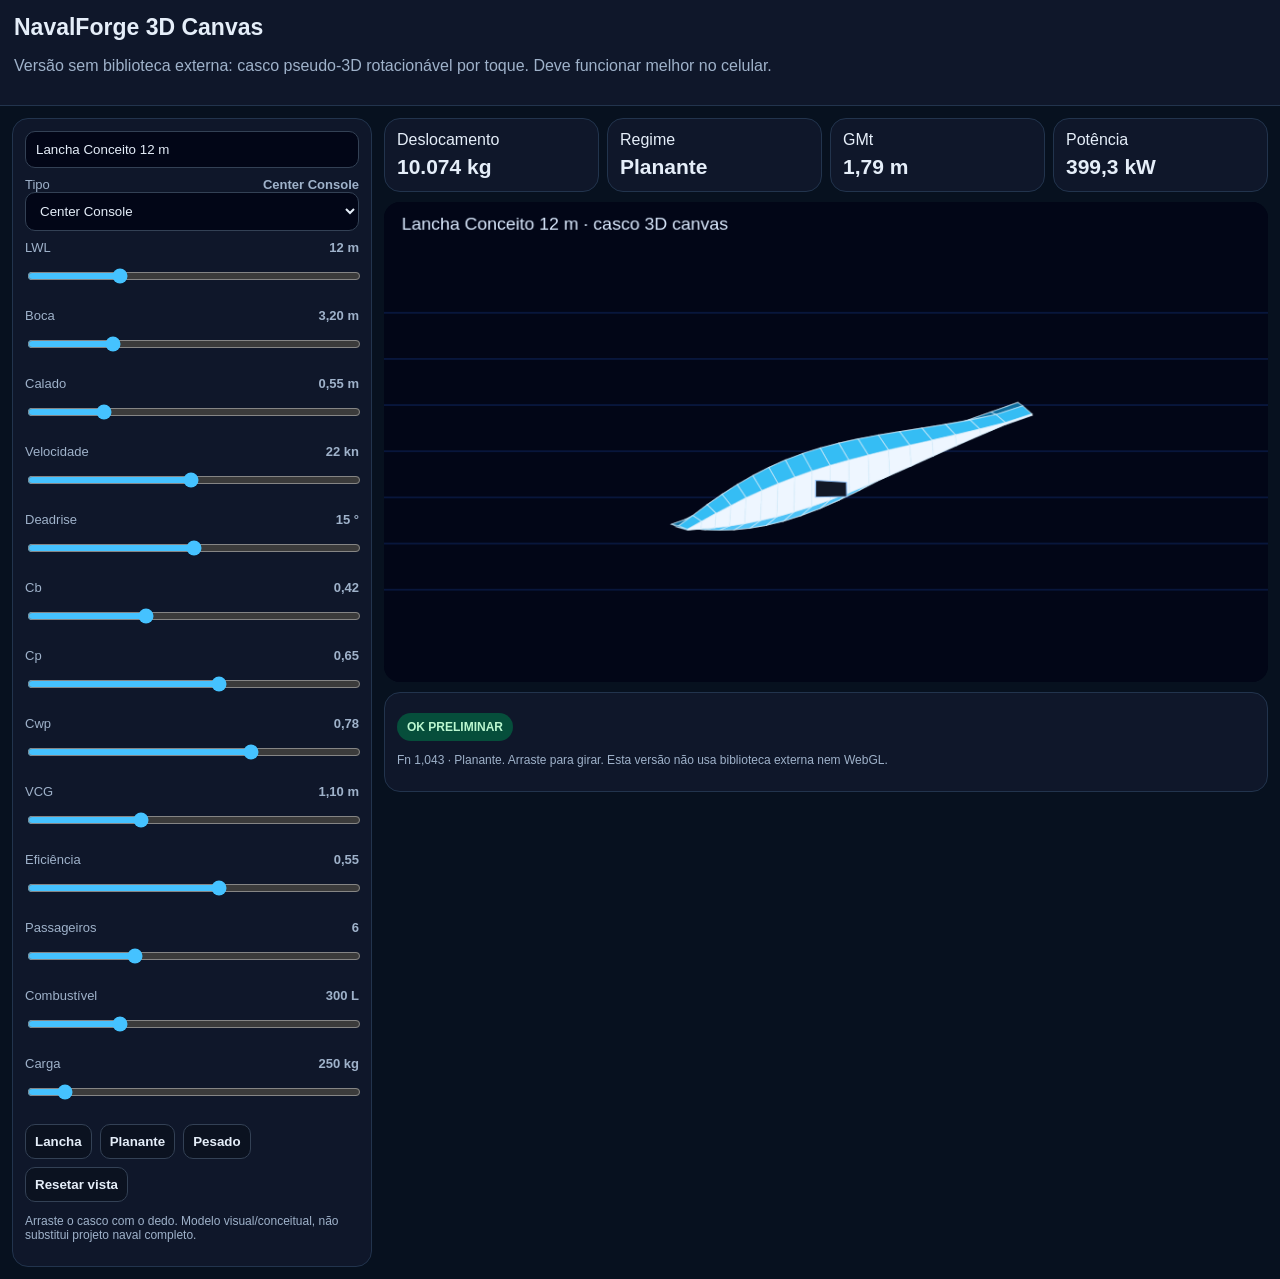
==== docs/navalforge_3d_canvas.html @ 1bca1c41 "Publish no-CDN canvas 3D NavalForge prototype" ====
<!doctype html><html lang='pt-BR'><head><meta charset='utf-8'><meta name='viewport' content='width=device-width,initial-scale=1'><title>NavalForge 3D Canvas</title><style>*{box-sizing:border-box}body{margin:0;font-family:Arial;background:#07111f;color:#e5eef9}header{padding:14px;background:#0f172a;border-bottom:1px solid #22344d;position:sticky;top:0;z-index:2}h1{margin:0;font-size:23px}p{color:#9fb2ca}.wrap{display:grid;grid-template-columns:360px 1fr;gap:12px;padding:12px;max-width:1280px;margin:auto}.panel,.card,.box{background:#0f172a;border:1px solid #22344d;border-radius:16px;padding:12px}.control{margin:9px 0}.control label{display:flex;justify-content:space-between;color:#9fb2ca;font-size:13px}.control input{width:100%;accent-color:#45c2ff}input,select{width:100%;padding:10px;border-radius:10px;background:#020617;color:#e5eef9;border:1px solid #334155}.cards{display:grid;grid-template-columns:repeat(4,1fr);gap:8px;margin-bottom:10px}.card b{display:block;font-size:21px;margin-top:6px}.buttons{display:flex;gap:8px;flex-wrap:wrap;margin-top:8px}button{background:#0b1220;color:#e5eef9;border:1px solid #334155;border-radius:10px;padding:9px;font-weight:700}canvas{display:block;width:100%;height:480px;background:#020617;border-radius:16px;touch-action:none}.note{font-size:12px;color:#9fb2ca}.badge{display:inline-block;padding:7px 10px;border-radius:999px;background:#064e3b;color:#bbf7d0;font-weight:800;font-size:12px;margin-top:8px}@media(max-width:900px){.wrap{grid-template-columns:1fr}.cards{grid-template-columns:1fr 1fr}canvas{height:430px}}</style></head><body><header><h1>NavalForge 3D Canvas</h1><p>Versão sem biblioteca externa: casco pseudo-3D rotacionável por toque. Deve funcionar melhor no celular.</p></header><div class='wrap'><section class='panel'><input id='name' value='Lancha Conceito 12 m'><div class='control'><label>Tipo <b id='typeTxt'>Center Console</b></label><select id='type'><option value='center'>Center Console</option><option value='open'>Open Boat</option><option value='bow'>Bowrider</option><option value='work'>Utilitária</option></select></div><div id='controls'></div><div class='buttons'><button onclick='preset(1)'>Lancha</button><button onclick='preset(2)'>Planante</button><button onclick='preset(3)'>Pesado</button><button onclick='resetView()'>Resetar vista</button></div><p class='note'>Arraste o casco com o dedo. Modelo visual/conceitual, não substitui projeto naval completo.</p></section><section><div class='cards'><div class='card'>Deslocamento<b id='disp'>-</b></div><div class='card'>Regime<b id='reg'>-</b></div><div class='card'>GMt<b id='gm'>-</b></div><div class='card'>Potência<b id='pow'>-</b></div></div><canvas id='cv' width='900' height='520'></canvas><div class='panel' style='margin-top:10px'><span id='badge' class='badge'>OK PRELIMINAR</span><p id='diag' class='note'></p></div></section></div><script>var RHO=1025,G=9.80665,K=.514444;var defs=[['lwl','LWL','m',6,30,.1,12],['beam','Boca','m',1.8,8,.05,3.2],['draft','Calado','m',.2,2,.01,.55],['speed','Velocidade','kn',0,45,.5,22],['dead','Deadrise','°',0,30,.5,15],['cb','Cb','',.2,.85,.01,.42],['cp','Cp','',.3,.9,.01,.65],['cwp','Cwp','',.4,.95,.01,.78],['vcg','VCG','m',.2,3,.01,1.1],['eff','Eficiência','',.2,.8,.01,.55],['pass','Passageiros','',0,20,1,6],['fuel','Combustível','L',0,1200,10,300],['cargo','Carga','kg',0,4000,50,250]];function q(id){return document.getElementById(id)}function v(id){return parseFloat(q(id).value)}function fmt(n,d){return Number(n).toLocaleString('pt-BR',{maximumFractionDigits:d,minimumFractionDigits:d})}q('controls').innerHTML=defs.map(function(d){return '<div class=control><label>'+d[1]+' <b id='+d[0]+'Txt>'+d[6]+'</b></label><input id='+d[0]+' type=range min='+d[3]+' max='+d[4]+' step='+d[5]+' value='+d[6]+'></div>'}).join('');var yaw=-0.7,pitch=0.45,drag=false,lx=0,ly=0;function calc(spd){var L=v('lwl'),B=v('beam'),T=v('draft'),Vkn=spd==null?v('speed'):spd,V=Vkn*K,cb=v('cb'),cwp=v('cwp'),vcg=v('vcg'),eff=v('eff');var disp=L*B*T*cb*RHO+v('pass')*85+v('fuel')*.74+v('cargo'),vol=disp/RHO,fn=V/Math.sqrt(G*L),reg=fn<.35?'Deslocante':fn<.75?'Semi':'Planante';var gm=.53*T+(L*Math.pow(B,3)*cwp/12)/vol-vcg,wett=L*(2*T+B)*.85,re=Math.max(V*L/1.188e-6,1),cf=V>0?.075/Math.pow(Math.log10(re)-2,2):0,ct=(reg==='Planante'?1.4:1.25)*cf+(reg==='Planante'?.003:.0018),R=.5*RHO*V*V*wett*ct,pow=(R*V/1000)/Math.max(eff,.05)*1.15;return{L:L,B:B,T:T,Vkn:Vkn,cb:cb,cp:v('cp'),dead:v('dead'),disp:disp,fn:fn,reg:reg,gm:gm,pow:pow,type:q('type').value}}function sections(r){var n=18,arr=[];for(var i=0;i<=n;i++){var s=i/n,x=(s-.5)*r.L;var env=Math.sin(Math.PI*Math.min(1,s*1.02));var bow=.12+.88*Math.pow(1-s,.55);var full=.85+.35*(r.cb-.42);var half=Math.max(.03,.5*r.B*env*bow*full);var deck=.18*r.T+.08*r.T*Math.sin(Math.PI*s)+.22*r.T*s*s;var keel=-r.T*(.9+.12*Math.pow(1-s,1.3));var chine=keel+r.T*(.46+.06*(1-s));arr.push({x:x,hd:half*.58,hs:half,deck:deck,chine:chine,keel:keel})}return arr}function rot(p){var cy=Math.cos(yaw),sy=Math.sin(yaw),cp=Math.cos(pitch),sp=Math.sin(pitch);var x=p.x,z=p.z,y=p.y;var x1=x*cy-z*sy,z1=x*sy+z*cy;var y1=y*cp-z1*sp,z2=y*sp+z1*cp;var sc=46*(720/(720+z2*46+180));return{x:q('cv').width/2+x1*sc,y:q('cv').height*.58-y1*sc,z:z2}}function poly(ctx,pts,fill,stroke){ctx.beginPath();ctx.moveTo(pts[0].x,pts[0].y);for(var i=1;i<pts.length;i++)ctx.lineTo(pts[i].x,pts[i].y);ctx.closePath();ctx.fillStyle=fill;ctx.fill();ctx.strokeStyle=stroke||'rgba(224,242,254,.6)';ctx.lineWidth=1.1;ctx.stroke()}function draw(){var r=calc(),cv=q('cv'),ctx=cv.getContext('2d');ctx.clearRect(0,0,cv.width,cv.height);ctx.fillStyle='#020617';ctx.fillRect(0,0,cv.width,cv.height);ctx.strokeStyle='rgba(37,99,235,.35)';for(var g=0;g<7;g++){ctx.beginPath();ctx.moveTo(0,120+g*50);ctx.lineTo(cv.width,120+g*50);ctx.stroke()}var sec=sections(r),faces=[];for(var i=0;i<sec.length-1;i++){var a=sec[i],b=sec[i+1];function P(s,side,part){var y=0,z=0;if(part==='deck'){y=side*s.hd;z=s.deck}else if(part==='side'){y=side*s.hs;z=s.chine}else{y=0;z=s.keel}return{x:s.x,y:y,z:z}}faces.push([P(a,-1,'deck'),P(a,1,'deck'),P(b,1,'deck'),P(b,-1,'deck'),'#eef6ff']);faces.push([P(a,-1,'deck'),P(b,-1,'deck'),P(b,-1,'side'),P(a,-1,'side'),'#4fc3f7']);faces.push([P(a,1,'deck'),P(a,1,'side'),P(b,1,'side'),P(b,1,'deck'),'#35bdf4']);faces.push([P(a,-1,'side'),P(b,-1,'side'),P(b,0,'keel'),P(a,0,'keel'),'#177fb1']);faces.push([P(a,1,'side'),P(a,0,'keel'),P(b,0,'keel'),P(b,1,'side'),'#0f6f9f'])}faces=faces.map(function(f){var pts=f.slice(0,4).map(rot);var z=(pts[0].z+pts[1].z+pts[2].z+pts[3].z)/4;return{pts:pts,color:f[4],z:z}}).sort(function(a,b){return a.z-b.z});for(i=0;i<faces.length;i++)poly(ctx,faces[i].pts,faces[i].color);var c=[{x:-.6,y:-.28,z:.25},{x:-.6,y:.28,z:.25},{x:.05,y:.24,z:.85},{x:.05,y:-.24,z:.85}].map(rot);poly(ctx,c,'#111827','#93c5fd');ctx.fillStyle='#dbeafe';ctx.font='18px Arial';ctx.fillText(q('name').value+' · casco 3D canvas',18,30);q('disp').textContent=fmt(r.disp,0)+' kg';q('reg').textContent=r.reg;q('gm').textContent=fmt(r.gm,2)+' m';q('pow').textContent=fmt(r.pow,1)+' kW';q('typeTxt').textContent=q('type').selectedOptions[0].textContent;defs.forEach(function(d){q(d[0]+'Txt').textContent=fmt(v(d[0]),d[5]<.1?2:0)+(d[2]?' '+d[2]:'')});q('diag').textContent='Fn '+fmt(r.fn,3)+' · '+r.reg+'. Arraste para girar. Esta versão não usa biblioteca externa nem WebGL.';q('badge').textContent=r.gm>.35?'OK PRELIMINAR':r.gm>0?'ATENÇÃO':'CRÍTICO';q('badge').style.background=r.gm>.35?'#064e3b':r.gm>0?'#713f12':'#7f1d1d'}function update(){draw()}function resetView(){yaw=-.7;pitch=.45;draw()}function preset(n){if(n===1){q('type').value='center';q('lwl').value=12;q('beam').value=3.2;q('draft').value=.55;q('speed').value=22;q('cb').value=.42;q('cp').value=.65;q('cwp').value=.78;q('vcg').value=1.1}if(n===2){q('type').value='bow';q('lwl').value=9;q('beam').value=2.7;q('draft').value=.42;q('speed').value=34;q('cb').value=.36;q('cp').value=.72;q('cwp').value=.75;q('vcg').value=.95}if(n===3){q('type').value='work';q('lwl').value=14;q('beam').value=4.3;q('draft').value=.95;q('speed').value=14;q('cb').value=.58;q('cp').value=.66;q('cwp').value=.82;q('vcg').value=1.55}draw()}var cv=q('cv');function pos(e){var r=cv.getBoundingClientRect();var t=e.touches?e.touches[0]:e;return{x:t.clientX-r.left,y:t.clientY-r.top}}cv.addEventListener('mousedown',function(e){drag=true;lx=e.offsetX;ly=e.offsetY});window.addEventListener('mouseup',function(){drag=false});cv.addEventListener('mousemove',function(e){if(!drag)return;yaw+=(e.offsetX-lx)*.01;pitch+=(e.offsetY-ly)*.01;pitch=Math.max(-1.15,Math.min(1.15,pitch));lx=e.offsetX;ly=e.offsetY;draw()});cv.addEventListener('touchstart',function(e){var p=pos(e);drag=true;lx=p.x;ly=p.y;e.preventDefault()},{passive:false});cv.addEventListener('touchmove',function(e){if(!drag)return;var p=pos(e);yaw+=(p.x-lx)*.01;pitch+=(p.y-ly)*.01;pitch=Math.max(-1.15,Math.min(1.15,pitch));lx=p.x;ly=p.y;draw();e.preventDefault()},{passive:false});cv.addEventListener('touchend',function(){drag=false});document.addEventListener('input',function(e){if(e.target.matches('input,select'))draw()});draw();</script></body></html>
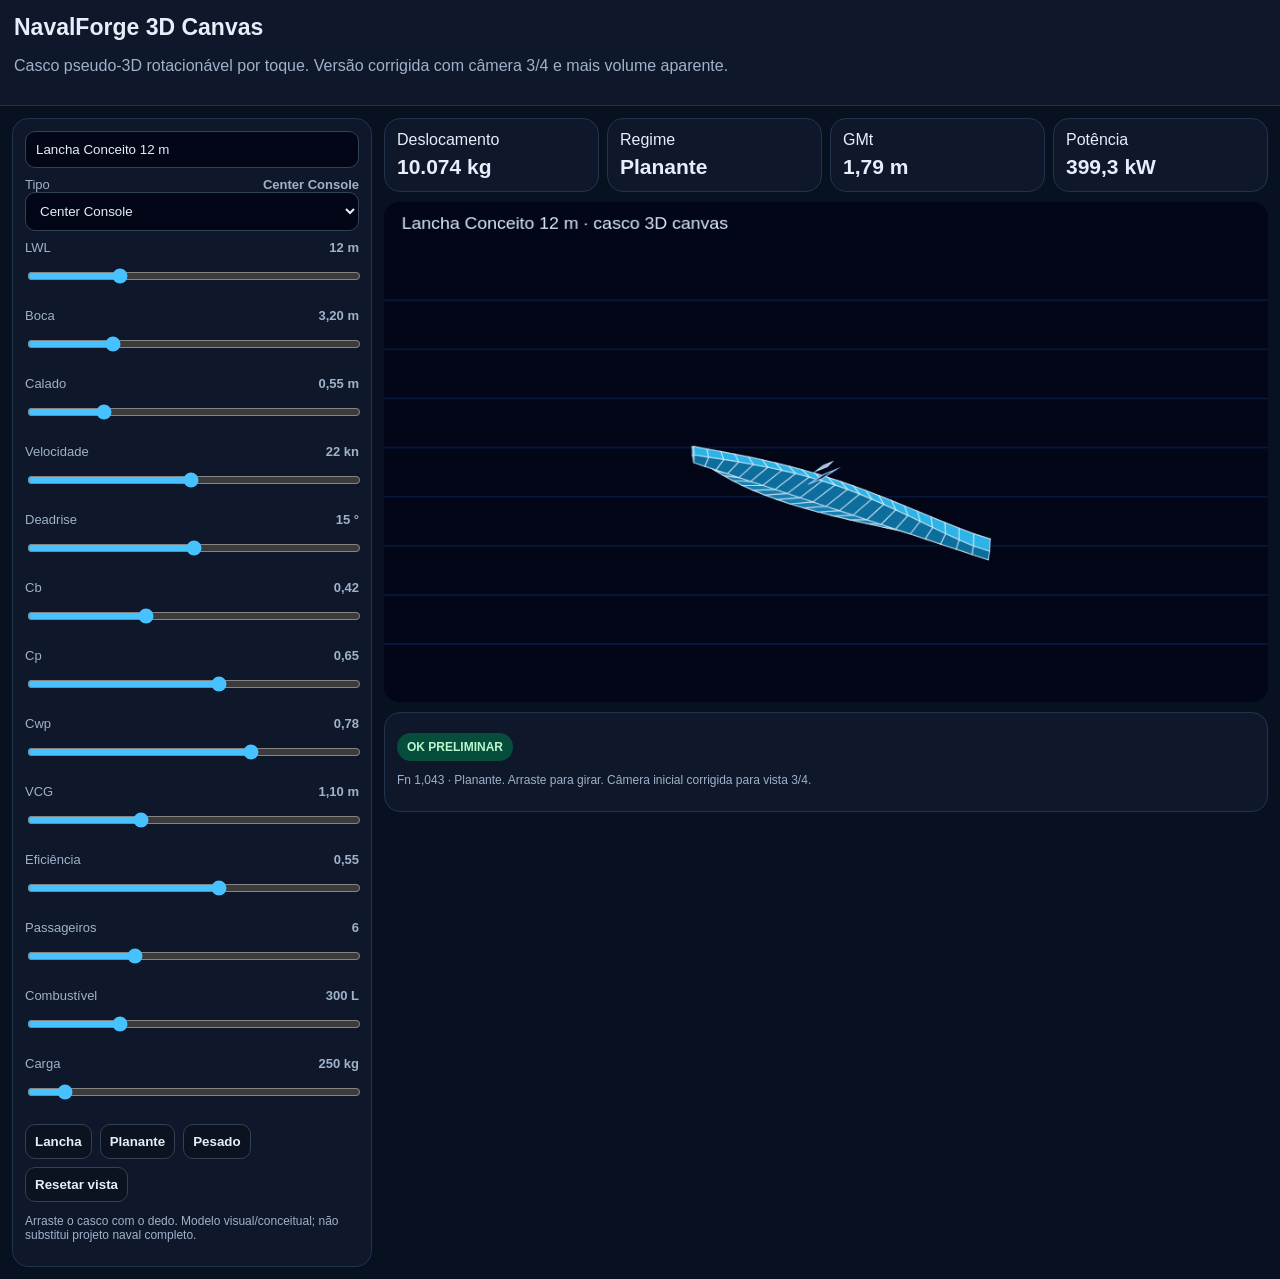
==== commit 3472041c: "Fix canvas 3D camera and hull scale" ====
--- a/docs/navalforge_3d_canvas.html
+++ b/docs/navalforge_3d_canvas.html
@@ -1 +1 @@
-<!doctype html><html lang='pt-BR'><head><meta charset='utf-8'><meta name='viewport' content='width=device-width,initial-scale=1'><title>NavalForge 3D Canvas</title><style>*{box-sizing:border-box}body{margin:0;font-family:Arial;background:#07111f;color:#e5eef9}header{padding:14px;background:#0f172a;border-bottom:1px solid #22344d;position:sticky;top:0;z-index:2}h1{margin:0;font-size:23px}p{color:#9fb2ca}.wrap{display:grid;grid-template-columns:360px 1fr;gap:12px;padding:12px;max-width:1280px;margin:auto}.panel,.card,.box{background:#0f172a;border:1px solid #22344d;border-radius:16px;padding:12px}.control{margin:9px 0}.control label{display:flex;justify-content:space-between;color:#9fb2ca;font-size:13px}.control input{width:100%;accent-color:#45c2ff}input,select{width:100%;padding:10px;border-radius:10px;background:#020617;color:#e5eef9;border:1px solid #334155}.cards{display:grid;grid-template-columns:repeat(4,1fr);gap:8px;margin-bottom:10px}.card b{display:block;font-size:21px;margin-top:6px}.buttons{display:flex;gap:8px;flex-wrap:wrap;margin-top:8px}button{background:#0b1220;color:#e5eef9;border:1px solid #334155;border-radius:10px;padding:9px;font-weight:700}canvas{display:block;width:100%;height:480px;background:#020617;border-radius:16px;touch-action:none}.note{font-size:12px;color:#9fb2ca}.badge{display:inline-block;padding:7px 10px;border-radius:999px;background:#064e3b;color:#bbf7d0;font-weight:800;font-size:12px;margin-top:8px}@media(max-width:900px){.wrap{grid-template-columns:1fr}.cards{grid-template-columns:1fr 1fr}canvas{height:430px}}</style></head><body><header><h1>NavalForge 3D Canvas</h1><p>Versão sem biblioteca externa: casco pseudo-3D rotacionável por toque. Deve funcionar melhor no celular.</p></header><div class='wrap'><section class='panel'><input id='name' value='Lancha Conceito 12 m'><div class='control'><label>Tipo <b id='typeTxt'>Center Console</b></label><select id='type'><option value='center'>Center Console</option><option value='open'>Open Boat</option><option value='bow'>Bowrider</option><option value='work'>Utilitária</option></select></div><div id='controls'></div><div class='buttons'><button onclick='preset(1)'>Lancha</button><button onclick='preset(2)'>Planante</button><button onclick='preset(3)'>Pesado</button><button onclick='resetView()'>Resetar vista</button></div><p class='note'>Arraste o casco com o dedo. Modelo visual/conceitual, não substitui projeto naval completo.</p></section><section><div class='cards'><div class='card'>Deslocamento<b id='disp'>-</b></div><div class='card'>Regime<b id='reg'>-</b></div><div class='card'>GMt<b id='gm'>-</b></div><div class='card'>Potência<b id='pow'>-</b></div></div><canvas id='cv' width='900' height='520'></canvas><div class='panel' style='margin-top:10px'><span id='badge' class='badge'>OK PRELIMINAR</span><p id='diag' class='note'></p></div></section></div><script>var RHO=1025,G=9.80665,K=.514444;var defs=[['lwl','LWL','m',6,30,.1,12],['beam','Boca','m',1.8,8,.05,3.2],['draft','Calado','m',.2,2,.01,.55],['speed','Velocidade','kn',0,45,.5,22],['dead','Deadrise','°',0,30,.5,15],['cb','Cb','',.2,.85,.01,.42],['cp','Cp','',.3,.9,.01,.65],['cwp','Cwp','',.4,.95,.01,.78],['vcg','VCG','m',.2,3,.01,1.1],['eff','Eficiência','',.2,.8,.01,.55],['pass','Passageiros','',0,20,1,6],['fuel','Combustível','L',0,1200,10,300],['cargo','Carga','kg',0,4000,50,250]];function q(id){return document.getElementById(id)}function v(id){return parseFloat(q(id).value)}function fmt(n,d){return Number(n).toLocaleString('pt-BR',{maximumFractionDigits:d,minimumFractionDigits:d})}q('controls').innerHTML=defs.map(function(d){return '<div class=control><label>'+d[1]+' <b id='+d[0]+'Txt>'+d[6]+'</b></label><input id='+d[0]+' type=range min='+d[3]+' max='+d[4]+' step='+d[5]+' value='+d[6]+'></div>'}).join('');var yaw=-0.7,pitch=0.45,drag=false,lx=0,ly=0;function calc(spd){var L=v('lwl'),B=v('beam'),T=v('draft'),Vkn=spd==null?v('speed'):spd,V=Vkn*K,cb=v('cb'),cwp=v('cwp'),vcg=v('vcg'),eff=v('eff');var disp=L*B*T*cb*RHO+v('pass')*85+v('fuel')*.74+v('cargo'),vol=disp/RHO,fn=V/Math.sqrt(G*L),reg=fn<.35?'Deslocante':fn<.75?'Semi':'Planante';var gm=.53*T+(L*Math.pow(B,3)*cwp/12)/vol-vcg,wett=L*(2*T+B)*.85,re=Math.max(V*L/1.188e-6,1),cf=V>0?.075/Math.pow(Math.log10(re)-2,2):0,ct=(reg==='Planante'?1.4:1.25)*cf+(reg==='Planante'?.003:.0018),R=.5*RHO*V*V*wett*ct,pow=(R*V/1000)/Math.max(eff,.05)*1.15;return{L:L,B:B,T:T,Vkn:Vkn,cb:cb,cp:v('cp'),dead:v('dead'),disp:disp,fn:fn,reg:reg,gm:gm,pow:pow,type:q('type').value}}function sections(r){var n=18,arr=[];for(var i=0;i<=n;i++){var s=i/n,x=(s-.5)*r.L;var env=Math.sin(Math.PI*Math.min(1,s*1.02));var bow=.12+.88*Math.pow(1-s,.55);var full=.85+.35*(r.cb-.42);var half=Math.max(.03,.5*r.B*env*bow*full);var deck=.18*r.T+.08*r.T*Math.sin(Math.PI*s)+.22*r.T*s*s;var keel=-r.T*(.9+.12*Math.pow(1-s,1.3));var chine=keel+r.T*(.46+.06*(1-s));arr.push({x:x,hd:half*.58,hs:half,deck:deck,chine:chine,keel:keel})}return arr}function rot(p){var cy=Math.cos(yaw),sy=Math.sin(yaw),cp=Math.cos(pitch),sp=Math.sin(pitch);var x=p.x,z=p.z,y=p.y;var x1=x*cy-z*sy,z1=x*sy+z*cy;var y1=y*cp-z1*sp,z2=y*sp+z1*cp;var sc=46*(720/(720+z2*46+180));return{x:q('cv').width/2+x1*sc,y:q('cv').height*.58-y1*sc,z:z2}}function poly(ctx,pts,fill,stroke){ctx.beginPath();ctx.moveTo(pts[0].x,pts[0].y);for(var i=1;i<pts.length;i++)ctx.lineTo(pts[i].x,pts[i].y);ctx.closePath();ctx.fillStyle=fill;ctx.fill();ctx.strokeStyle=stroke||'rgba(224,242,254,.6)';ctx.lineWidth=1.1;ctx.stroke()}function draw(){var r=calc(),cv=q('cv'),ctx=cv.getContext('2d');ctx.clearRect(0,0,cv.width,cv.height);ctx.fillStyle='#020617';ctx.fillRect(0,0,cv.width,cv.height);ctx.strokeStyle='rgba(37,99,235,.35)';for(var g=0;g<7;g++){ctx.beginPath();ctx.moveTo(0,120+g*50);ctx.lineTo(cv.width,120+g*50);ctx.stroke()}var sec=sections(r),faces=[];for(var i=0;i<sec.length-1;i++){var a=sec[i],b=sec[i+1];function P(s,side,part){var y=0,z=0;if(part==='deck'){y=side*s.hd;z=s.deck}else if(part==='side'){y=side*s.hs;z=s.chine}else{y=0;z=s.keel}return{x:s.x,y:y,z:z}}faces.push([P(a,-1,'deck'),P(a,1,'deck'),P(b,1,'deck'),P(b,-1,'deck'),'#eef6ff']);faces.push([P(a,-1,'deck'),P(b,-1,'deck'),P(b,-1,'side'),P(a,-1,'side'),'#4fc3f7']);faces.push([P(a,1,'deck'),P(a,1,'side'),P(b,1,'side'),P(b,1,'deck'),'#35bdf4']);faces.push([P(a,-1,'side'),P(b,-1,'side'),P(b,0,'keel'),P(a,0,'keel'),'#177fb1']);faces.push([P(a,1,'side'),P(a,0,'keel'),P(b,0,'keel'),P(b,1,'side'),'#0f6f9f'])}faces=faces.map(function(f){var pts=f.slice(0,4).map(rot);var z=(pts[0].z+pts[1].z+pts[2].z+pts[3].z)/4;return{pts:pts,color:f[4],z:z}}).sort(function(a,b){return a.z-b.z});for(i=0;i<faces.length;i++)poly(ctx,faces[i].pts,faces[i].color);var c=[{x:-.6,y:-.28,z:.25},{x:-.6,y:.28,z:.25},{x:.05,y:.24,z:.85},{x:.05,y:-.24,z:.85}].map(rot);poly(ctx,c,'#111827','#93c5fd');ctx.fillStyle='#dbeafe';ctx.font='18px Arial';ctx.fillText(q('name').value+' · casco 3D canvas',18,30);q('disp').textContent=fmt(r.disp,0)+' kg';q('reg').textContent=r.reg;q('gm').textContent=fmt(r.gm,2)+' m';q('pow').textContent=fmt(r.pow,1)+' kW';q('typeTxt').textContent=q('type').selectedOptions[0].textContent;defs.forEach(function(d){q(d[0]+'Txt').textContent=fmt(v(d[0]),d[5]<.1?2:0)+(d[2]?' '+d[2]:'')});q('diag').textContent='Fn '+fmt(r.fn,3)+' · '+r.reg+'. Arraste para girar. Esta versão não usa biblioteca externa nem WebGL.';q('badge').textContent=r.gm>.35?'OK PRELIMINAR':r.gm>0?'ATENÇÃO':'CRÍTICO';q('badge').style.background=r.gm>.35?'#064e3b':r.gm>0?'#713f12':'#7f1d1d'}function update(){draw()}function resetView(){yaw=-.7;pitch=.45;draw()}function preset(n){if(n===1){q('type').value='center';q('lwl').value=12;q('beam').value=3.2;q('draft').value=.55;q('speed').value=22;q('cb').value=.42;q('cp').value=.65;q('cwp').value=.78;q('vcg').value=1.1}if(n===2){q('type').value='bow';q('lwl').value=9;q('beam').value=2.7;q('draft').value=.42;q('speed').value=34;q('cb').value=.36;q('cp').value=.72;q('cwp').value=.75;q('vcg').value=.95}if(n===3){q('type').value='work';q('lwl').value=14;q('beam').value=4.3;q('draft').value=.95;q('speed').value=14;q('cb').value=.58;q('cp').value=.66;q('cwp').value=.82;q('vcg').value=1.55}draw()}var cv=q('cv');function pos(e){var r=cv.getBoundingClientRect();var t=e.touches?e.touches[0]:e;return{x:t.clientX-r.left,y:t.clientY-r.top}}cv.addEventListener('mousedown',function(e){drag=true;lx=e.offsetX;ly=e.offsetY});window.addEventListener('mouseup',function(){drag=false});cv.addEventListener('mousemove',function(e){if(!drag)return;yaw+=(e.offsetX-lx)*.01;pitch+=(e.offsetY-ly)*.01;pitch=Math.max(-1.15,Math.min(1.15,pitch));lx=e.offsetX;ly=e.offsetY;draw()});cv.addEventListener('touchstart',function(e){var p=pos(e);drag=true;lx=p.x;ly=p.y;e.preventDefault()},{passive:false});cv.addEventListener('touchmove',function(e){if(!drag)return;var p=pos(e);yaw+=(p.x-lx)*.01;pitch+=(p.y-ly)*.01;pitch=Math.max(-1.15,Math.min(1.15,pitch));lx=p.x;ly=p.y;draw();e.preventDefault()},{passive:false});cv.addEventListener('touchend',function(){drag=false});document.addEventListener('input',function(e){if(e.target.matches('input,select'))draw()});draw();</script></body></html>+<!doctype html><html lang='pt-BR'><head><meta charset='utf-8'><meta name='viewport' content='width=device-width,initial-scale=1'><title>NavalForge 3D Canvas</title><style>*{box-sizing:border-box}body{margin:0;font-family:Arial;background:#07111f;color:#e5eef9}header{padding:14px;background:#0f172a;border-bottom:1px solid #22344d;position:sticky;top:0;z-index:2}h1{margin:0;font-size:23px}p{color:#9fb2ca}.wrap{display:grid;grid-template-columns:360px 1fr;gap:12px;padding:12px;max-width:1280px;margin:auto}.panel,.card{background:#0f172a;border:1px solid #22344d;border-radius:16px;padding:12px}.control{margin:9px 0}.control label{display:flex;justify-content:space-between;color:#9fb2ca;font-size:13px}.control input{width:100%;accent-color:#45c2ff}input,select{width:100%;padding:10px;border-radius:10px;background:#020617;color:#e5eef9;border:1px solid #334155}.cards{display:grid;grid-template-columns:repeat(4,1fr);gap:8px;margin-bottom:10px}.card b{display:block;font-size:21px;margin-top:6px}.buttons{display:flex;gap:8px;flex-wrap:wrap;margin-top:8px}button{background:#0b1220;color:#e5eef9;border:1px solid #334155;border-radius:10px;padding:9px;font-weight:700}canvas{display:block;width:100%;height:500px;background:#020617;border-radius:16px;touch-action:none}.note{font-size:12px;color:#9fb2ca}.badge{display:inline-block;padding:7px 10px;border-radius:999px;background:#064e3b;color:#bbf7d0;font-weight:800;font-size:12px;margin-top:8px}@media(max-width:900px){.wrap{grid-template-columns:1fr}.cards{grid-template-columns:1fr 1fr}canvas{height:430px}}</style></head><body><header><h1>NavalForge 3D Canvas</h1><p>Casco pseudo-3D rotacionável por toque. Versão corrigida com câmera 3/4 e mais volume aparente.</p></header><div class='wrap'><section class='panel'><input id='name' value='Lancha Conceito 12 m'><div class='control'><label>Tipo <b id='typeTxt'>Center Console</b></label><select id='type'><option value='center'>Center Console</option><option value='open'>Open Boat</option><option value='bow'>Bowrider</option><option value='work'>Utilitária</option></select></div><div id='controls'></div><div class='buttons'><button onclick='preset(1)'>Lancha</button><button onclick='preset(2)'>Planante</button><button onclick='preset(3)'>Pesado</button><button onclick='resetView()'>Resetar vista</button></div><p class='note'>Arraste o casco com o dedo. Modelo visual/conceitual; não substitui projeto naval completo.</p></section><section><div class='cards'><div class='card'>Deslocamento<b id='disp'>-</b></div><div class='card'>Regime<b id='reg'>-</b></div><div class='card'>GMt<b id='gm'>-</b></div><div class='card'>Potência<b id='pow'>-</b></div></div><canvas id='cv' width='900' height='560'></canvas><div class='panel' style='margin-top:10px'><span id='badge' class='badge'>OK PRELIMINAR</span><p id='diag' class='note'></p></div></section></div><script>var RHO=1025,G=9.80665,K=.514444;var defs=[['lwl','LWL','m',6,30,.1,12],['beam','Boca','m',1.8,8,.05,3.2],['draft','Calado','m',.2,2,.01,.55],['speed','Velocidade','kn',0,45,.5,22],['dead','Deadrise','°',0,30,.5,15],['cb','Cb','',.2,.85,.01,.42],['cp','Cp','',.3,.9,.01,.65],['cwp','Cwp','',.4,.95,.01,.78],['vcg','VCG','m',.2,3,.01,1.1],['eff','Eficiência','',.2,.8,.01,.55],['pass','Passageiros','',0,20,1,6],['fuel','Combustível','L',0,1200,10,300],['cargo','Carga','kg',0,4000,50,250]];function q(id){return document.getElementById(id)}function v(id){return parseFloat(q(id).value)}function fmt(n,d){return Number(n).toLocaleString('pt-BR',{maximumFractionDigits:d,minimumFractionDigits:d})}q('controls').innerHTML=defs.map(function(d){return '<div class=control><label>'+d[1]+' <b id='+d[0]+'Txt>'+d[6]+'</b></label><input id='+d[0]+' type=range min='+d[3]+' max='+d[4]+' step='+d[5]+' value='+d[6]+'></div>'}).join('');var yaw=-0.72,pitch=0.42,drag=false,lx=0,ly=0;function calc(spd){var L=v('lwl'),B=v('beam'),T=v('draft'),Vkn=spd==null?v('speed'):spd,V=Vkn*K,cb=v('cb'),cwp=v('cwp'),vcg=v('vcg'),eff=v('eff');var disp=L*B*T*cb*RHO+v('pass')*85+v('fuel')*.74+v('cargo'),vol=disp/RHO,fn=V/Math.sqrt(G*L),reg=fn<.35?'Deslocante':fn<.75?'Semi':'Planante';var gm=.53*T+(L*Math.pow(B,3)*cwp/12)/vol-vcg,wett=L*(2*T+B)*.85,re=Math.max(V*L/1.188e-6,1),cf=V>0?.075/Math.pow(Math.log10(re)-2,2):0,ct=(reg==='Planante'?1.4:1.25)*cf+(reg==='Planante'?.003:.0018),R=.5*RHO*V*V*wett*ct,pow=(R*V/1000)/Math.max(eff,.05)*1.15;return{L:L,B:B,T:T,Vkn:Vkn,cb:cb,cp:v('cp'),dead:v('dead'),disp:disp,fn:fn,reg:reg,gm:gm,pow:pow,type:q('type').value}}function sections(r){var n=22,arr=[];for(var i=0;i<=n;i++){var s=i/n,x=(s-.5)*r.L;var env=Math.sin(Math.PI*Math.min(1,s*1.02));var bow=.14+.86*Math.pow(1-s,.50);var full=.85+.38*(r.cb-.42);var half=Math.max(.04,.5*r.B*env*bow*full);var deck=.16*r.T+.08*r.T*Math.sin(Math.PI*s)+.20*r.T*s*s;var keel=-r.T*(.92+.10*Math.pow(1-s,1.3));var chine=keel+r.T*(.50+.05*(1-s));arr.push({x:x,hd:half*.68,hs:half,deck:deck,chine:chine,keel:keel})}return arr}function project(p){var cy=Math.cos(yaw),sy=Math.sin(yaw),cp=Math.cos(pitch),sp=Math.sin(pitch);var x=p.x,y=p.y,z=p.z;var x1=x*cy-y*sy;var y1=x*sy+y*cy;var y2=y1*cp-z*sp;var z2=y1*sp+z*cp;var sc=42*(780/(780+y2*28+210));return{x:q('cv').width/2+x1*sc,y:q('cv').height*.58-z2*sc,z:y2}}function poly(ctx,pts,fill,stroke){ctx.beginPath();ctx.moveTo(pts[0].x,pts[0].y);for(var i=1;i<pts.length;i++)ctx.lineTo(pts[i].x,pts[i].y);ctx.closePath();ctx.fillStyle=fill;ctx.fill();ctx.strokeStyle=stroke||'rgba(224,242,254,.65)';ctx.lineWidth=1.15;ctx.stroke()}function draw(){var r=calc(),cv=q('cv'),ctx=cv.getContext('2d');ctx.clearRect(0,0,cv.width,cv.height);ctx.fillStyle='#020617';ctx.fillRect(0,0,cv.width,cv.height);ctx.strokeStyle='rgba(37,99,235,.35)';for(var g=0;g<8;g++){ctx.beginPath();ctx.moveTo(0,110+g*55);ctx.lineTo(cv.width,110+g*55);ctx.stroke()}var sec=sections(r),faces=[];for(var i=0;i<sec.length-1;i++){var a=sec[i],b=sec[i+1];function P(s,side,part){var y=0,z=0;if(part==='deck'){y=side*s.hd;z=s.deck}else if(part==='side'){y=side*s.hs;z=s.chine}else{y=0;z=s.keel}return{x:s.x,y:y,z:z}}faces.push([P(a,-1,'deck'),P(a,1,'deck'),P(b,1,'deck'),P(b,-1,'deck'),'#eef6ff']);faces.push([P(a,-1,'deck'),P(b,-1,'deck'),P(b,-1,'side'),P(a,-1,'side'),'#55c8fa']);faces.push([P(a,1,'deck'),P(a,1,'side'),P(b,1,'side'),P(b,1,'deck'),'#2db3e8']);faces.push([P(a,-1,'side'),P(b,-1,'side'),P(b,0,'keel'),P(a,0,'keel'),'#187fb1']);faces.push([P(a,1,'side'),P(a,0,'keel'),P(b,0,'keel'),P(b,1,'side'),'#0d6e9e'])}faces=faces.map(function(f){var pts=f.slice(0,4).map(project);var z=(pts[0].z+pts[1].z+pts[2].z+pts[3].z)/4;return{pts:pts,color:f[4],z:z}}).sort(function(a,b){return a.z-b.z});for(i=0;i<faces.length;i++)poly(ctx,faces[i].pts,faces[i].color);var c=[{x:-.45,y:-.32,z:.26},{x:-.45,y:.32,z:.26},{x:.18,y:.28,z:.80},{x:.18,y:-.28,z:.80}].map(project);poly(ctx,c,'#111827','#93c5fd');var wind=[{x:-.18,y:-.25,z:.80},{x:-.18,y:.25,z:.80},{x:.06,y:.20,z:1.05},{x:.06,y:-.20,z:1.05}].map(project);poly(ctx,wind,'rgba(219,234,254,.75)','#bfdbfe');ctx.fillStyle='#dbeafe';ctx.font='18px Arial';ctx.fillText(q('name').value+' · casco 3D canvas',18,30);q('disp').textContent=fmt(r.disp,0)+' kg';q('reg').textContent=r.reg;q('gm').textContent=fmt(r.gm,2)+' m';q('pow').textContent=fmt(r.pow,1)+' kW';q('typeTxt').textContent=q('type').selectedOptions[0].textContent;defs.forEach(function(d){q(d[0]+'Txt').textContent=fmt(v(d[0]),d[5]<.1?2:0)+(d[2]?' '+d[2]:'')});q('diag').textContent='Fn '+fmt(r.fn,3)+' · '+r.reg+'. Arraste para girar. Câmera inicial corrigida para vista 3/4.';q('badge').textContent=r.gm>.35?'OK PRELIMINAR':r.gm>0?'ATENÇÃO':'CRÍTICO';q('badge').style.background=r.gm>.35?'#064e3b':r.gm>0?'#713f12':'#7f1d1d'}function update(){draw()}function resetView(){yaw=-.72;pitch=.42;draw()}function preset(n){if(n===1){q('type').value='center';q('lwl').value=12;q('beam').value=3.2;q('draft').value=.55;q('speed').value=22;q('cb').value=.42;q('cp').value=.65;q('cwp').value=.78;q('vcg').value=1.1}if(n===2){q('type').value='bow';q('lwl').value=9;q('beam').value=2.7;q('draft').value=.42;q('speed').value=34;q('cb').value=.36;q('cp').value=.72;q('cwp').value=.75;q('vcg').value=.95}if(n===3){q('type').value='work';q('lwl').value=14;q('beam').value=4.3;q('draft').value=.95;q('speed').value=14;q('cb').value=.58;q('cp').value=.66;q('cwp').value=.82;q('vcg').value=1.55}draw()}var cv=q('cv');function pos(e){var r=cv.getBoundingClientRect();var t=e.touches?e.touches[0]:e;return{x:t.clientX-r.left,y:t.clientY-r.top}}cv.addEventListener('mousedown',function(e){drag=true;lx=e.offsetX;ly=e.offsetY});window.addEventListener('mouseup',function(){drag=false});cv.addEventListener('mousemove',function(e){if(!drag)return;yaw+=(e.offsetX-lx)*.01;pitch+=(e.offsetY-ly)*.01;pitch=Math.max(-1.0,Math.min(1.0,pitch));lx=e.offsetX;ly=e.offsetY;draw()});cv.addEventListener('touchstart',function(e){var p=pos(e);drag=true;lx=p.x;ly=p.y;e.preventDefault()},{passive:false});cv.addEventListener('touchmove',function(e){if(!drag)return;var p=pos(e);yaw+=(p.x-lx)*.01;pitch+=(p.y-ly)*.01;pitch=Math.max(-1.0,Math.min(1.0,pitch));lx=p.x;ly=p.y;draw();e.preventDefault()},{passive:false});cv.addEventListener('touchend',function(){drag=false});document.addEventListener('input',function(e){if(e.target.matches('input,select'))draw()});draw();</script></body></html>
